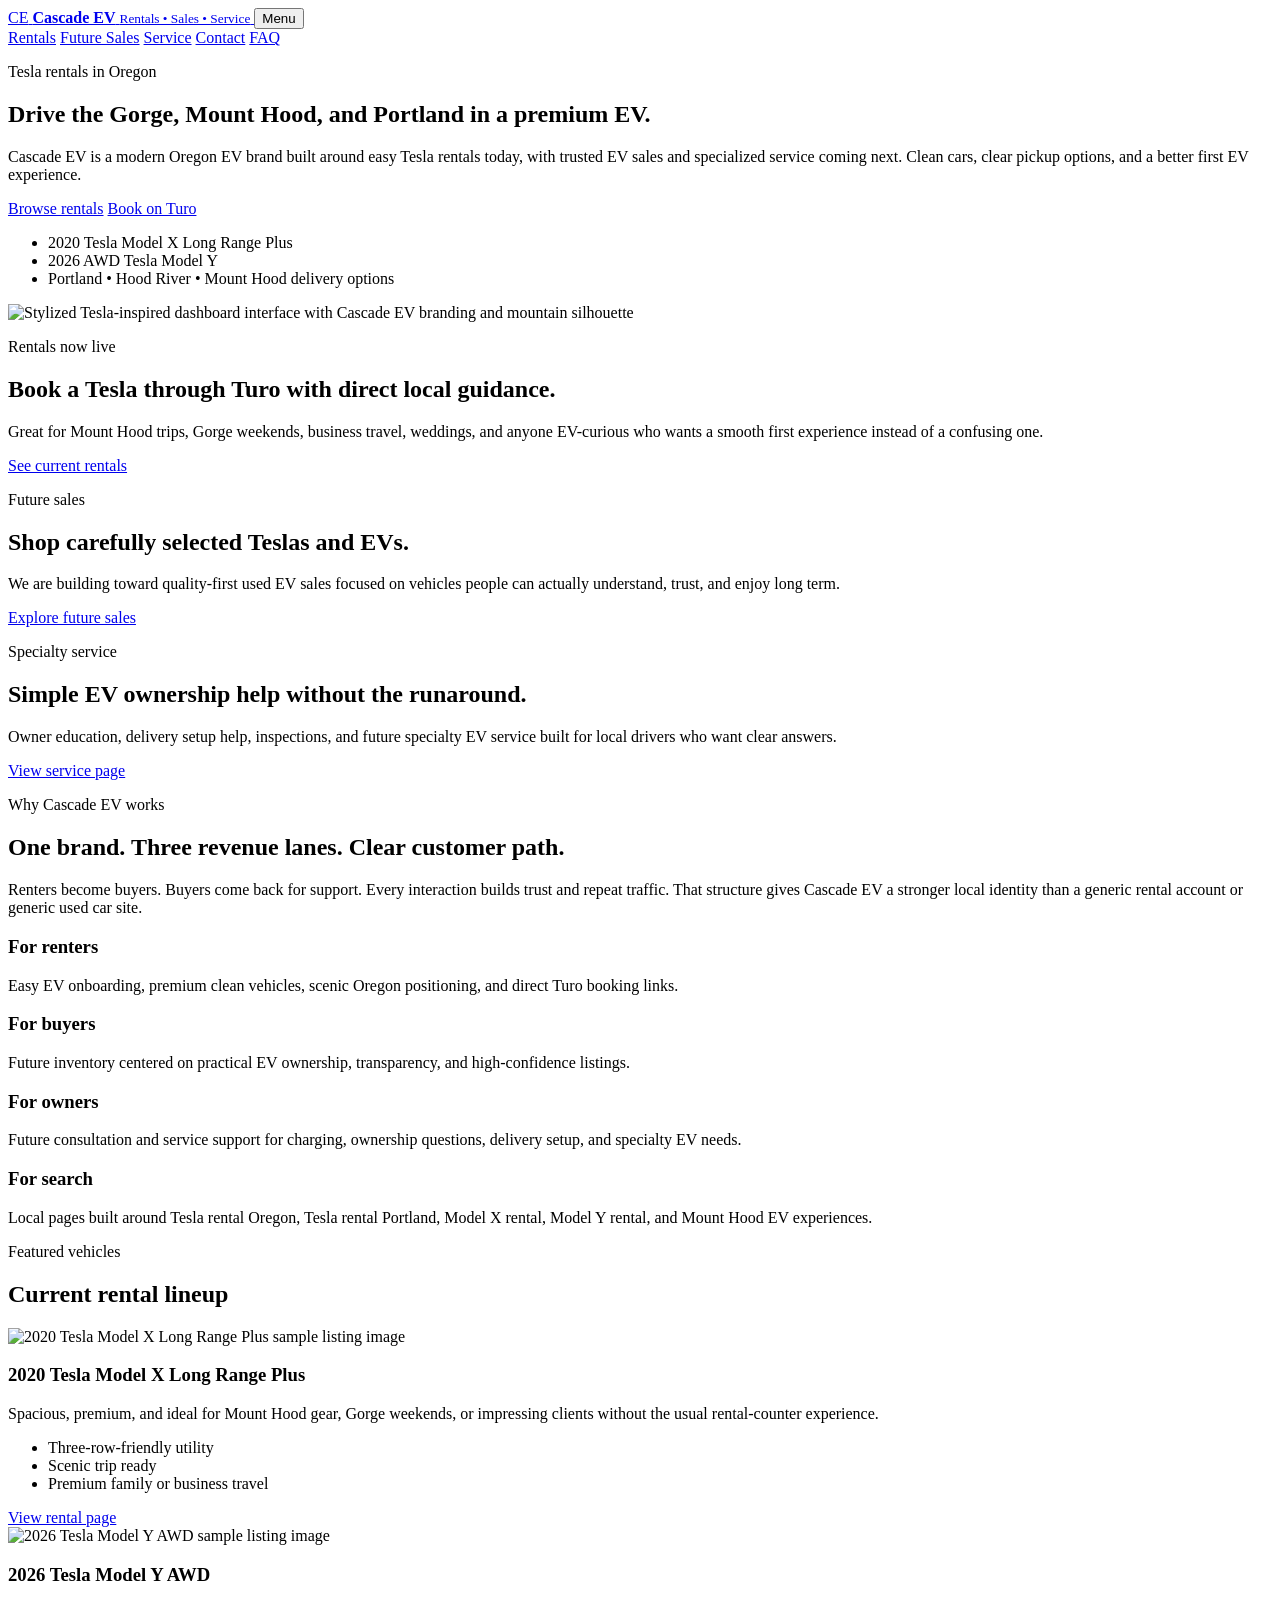
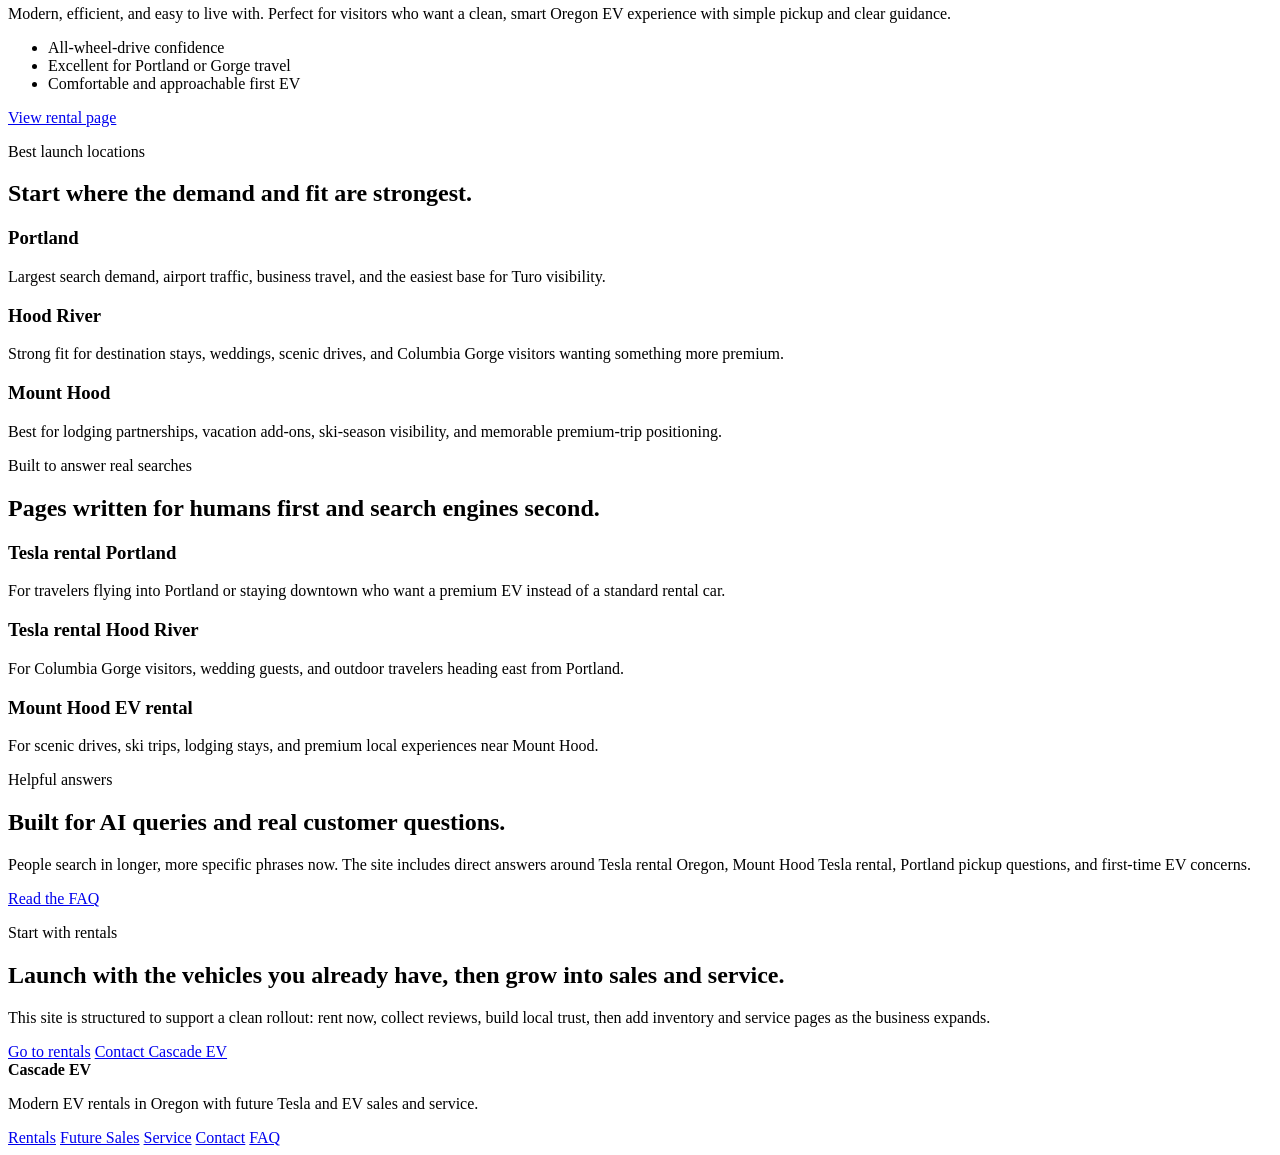
==== index.html @ 01aab0d4 "Initial Site Upload Base files pre edit." ====
<!DOCTYPE html>
<html lang="en">
<head>
  <meta charset="UTF-8">
  <meta name="viewport" content="width=device-width, initial-scale=1.0">
  <title>Cascade EV | Tesla Rentals, EV Sales, and EV Service in Oregon</title>
  <meta name="description" content="Cascade EV offers Tesla rentals in Oregon with future EV sales and EV service. Rent a 2020 Tesla Model X Long Range Plus or 2026 AWD Tesla Model Y and explore Portland, Hood River, and Mount Hood in an EV.">
  <meta name="keywords" content="Tesla rental Oregon, Tesla rental Portland, Tesla rental Hood River, Model X rental, Model Y rental, EV rental Oregon, used Tesla sales Oregon, EV service Oregon, Turo Tesla rental">
  <meta name="robots" content="index,follow">
  <link rel="canonical" href="https://cascadeev.com/">
  <meta property="og:title" content="Cascade EV | Tesla Rentals, EV Sales, and EV Service in Oregon">
  <meta property="og:description" content="Clean, modern EV rentals with future sales and service under one trusted Oregon-focused brand.">
  <meta property="og:type" content="website">
  <meta property="og:url" content="https://cascadeev.com/">
  <meta property="og:image" content="assets/images/og-home.svg">
  <meta name="twitter:card" content="summary_large_image">
  <meta name="theme-color" content="#0b0d10">
  <link rel="preload" href="assets/css/style.css" as="style">
  <link rel="stylesheet" href="assets/css/style.css">
  <script type="application/ld+json">
  {
    "@context": "https://schema.org",
    "@type": "AutoRental",
    "name": "Cascade EV",
    "url": "https://cascadeev.com/",
    "image": "https://cascadeev.com/assets/images/og-home.svg",
    "description": "Tesla and EV rentals in Oregon with future EV sales and EV service.",
    "areaServed": ["Portland, Oregon", "Hood River, Oregon", "Mount Hood, Oregon", "Columbia River Gorge"],
    "makesOffer": [
      {"@type": "Offer", "itemOffered": {"@type": "Car", "name": "2020 Tesla Model X Long Range Plus rental"}},
      {"@type": "Offer", "itemOffered": {"@type": "Car", "name": "2026 Tesla Model Y AWD rental"}}
    ],
    "sameAs": ["https://turo.com/"]
  }
  </script>
</head>
<body>
  <div class="site-shell">
    <header class="site-header glass">
      <a class="brand" href="index.html" aria-label="Cascade EV home">
        <span class="brand-mark">CE</span>
        <span class="brand-text">
          <strong>Cascade EV</strong>
          <small>Rentals • Sales • Service</small>
        </span>
      </a>
      <button class="nav-toggle" aria-expanded="false" aria-controls="primary-nav">Menu</button>
      <nav id="primary-nav" class="site-nav">
        <a href="rentals/index.html">Rentals</a>
        <a href="sales/index.html">Future Sales</a>
        <a href="service/index.html">Service</a>
        <a href="contact/index.html">Contact</a>
        <a href="faq/index.html">FAQ</a>
      </nav>
    </header>

    <main>
      <section class="hero panel-grid">
        <div class="hero-copy glass panel-lg">
          <p class="eyebrow">Tesla rentals in Oregon</p>
          <h1>Drive the Gorge, Mount Hood, and Portland in a premium EV.</h1>
          <p class="lead">Cascade EV is a modern Oregon EV brand built around easy Tesla rentals today, with trusted EV sales and specialized service coming next. Clean cars, clear pickup options, and a better first EV experience.</p>
          <div class="button-row">
            <a class="btn btn-primary" href="rentals/index.html">Browse rentals</a>
            <a class="btn btn-secondary" href="https://turo.com/" target="_blank" rel="noopener noreferrer">Book on Turo</a>
          </div>
          <ul class="mini-points">
            <li>2020 Tesla Model X Long Range Plus</li>
            <li>2026 AWD Tesla Model Y</li>
            <li>Portland • Hood River • Mount Hood delivery options</li>
          </ul>
        </div>
        <div class="hero-visual glass panel-lg">
          <img src="assets/images/hero-dashboard.svg" alt="Stylized Tesla-inspired dashboard interface with Cascade EV branding and mountain silhouette">
        </div>
      </section>

      <section class="section intro-cards">
        <article class="glass card">
          <p class="eyebrow">Rentals now live</p>
          <h2>Book a Tesla through Turo with direct local guidance.</h2>
          <p>Great for Mount Hood trips, Gorge weekends, business travel, weddings, and anyone EV-curious who wants a smooth first experience instead of a confusing one.</p>
          <a class="text-link" href="rentals/index.html">See current rentals</a>
        </article>
        <article class="glass card">
          <p class="eyebrow">Future sales</p>
          <h2>Shop carefully selected Teslas and EVs.</h2>
          <p>We are building toward quality-first used EV sales focused on vehicles people can actually understand, trust, and enjoy long term.</p>
          <a class="text-link" href="sales/index.html">Explore future sales</a>
        </article>
        <article class="glass card">
          <p class="eyebrow">Specialty service</p>
          <h2>Simple EV ownership help without the runaround.</h2>
          <p>Owner education, delivery setup help, inspections, and future specialty EV service built for local drivers who want clear answers.</p>
          <a class="text-link" href="service/index.html">View service page</a>
        </article>
      </section>

      <section class="section split-section">
        <div class="glass panel-lg">
          <p class="eyebrow">Why Cascade EV works</p>
          <h2>One brand. Three revenue lanes. Clear customer path.</h2>
          <p>Renters become buyers. Buyers come back for support. Every interaction builds trust and repeat traffic. That structure gives Cascade EV a stronger local identity than a generic rental account or generic used car site.</p>
          <div class="feature-list two-col">
            <div>
              <h3>For renters</h3>
              <p>Easy EV onboarding, premium clean vehicles, scenic Oregon positioning, and direct Turo booking links.</p>
            </div>
            <div>
              <h3>For buyers</h3>
              <p>Future inventory centered on practical EV ownership, transparency, and high-confidence listings.</p>
            </div>
            <div>
              <h3>For owners</h3>
              <p>Future consultation and service support for charging, ownership questions, delivery setup, and specialty EV needs.</p>
            </div>
            <div>
              <h3>For search</h3>
              <p>Local pages built around Tesla rental Oregon, Tesla rental Portland, Model X rental, Model Y rental, and Mount Hood EV experiences.</p>
            </div>
          </div>
        </div>
      </section>

      <section class="section listing-preview">
        <div class="section-heading">
          <p class="eyebrow">Featured vehicles</p>
          <h2>Current rental lineup</h2>
        </div>
        <div class="cards two-up">
          <article class="glass vehicle-card">
            <img src="assets/images/listings/model-x-2020.svg" alt="2020 Tesla Model X Long Range Plus sample listing image">
            <div class="vehicle-copy">
              <h3>2020 Tesla Model X Long Range Plus</h3>
              <p>Spacious, premium, and ideal for Mount Hood gear, Gorge weekends, or impressing clients without the usual rental-counter experience.</p>
              <ul>
                <li>Three-row-friendly utility</li>
                <li>Scenic trip ready</li>
                <li>Premium family or business travel</li>
              </ul>
              <a class="btn btn-primary" href="rentals/index.html#model-x">View rental page</a>
            </div>
          </article>
          <article class="glass vehicle-card">
            <img src="assets/images/listings/model-y-2026.svg" alt="2026 Tesla Model Y AWD sample listing image">
            <div class="vehicle-copy">
              <h3>2026 Tesla Model Y AWD</h3>
              <p>Modern, efficient, and easy to live with. Perfect for visitors who want a clean, smart Oregon EV experience with simple pickup and clear guidance.</p>
              <ul>
                <li>All-wheel-drive confidence</li>
                <li>Excellent for Portland or Gorge travel</li>
                <li>Comfortable and approachable first EV</li>
              </ul>
              <a class="btn btn-primary" href="rentals/index.html#model-y">View rental page</a>
            </div>
          </article>
        </div>
      </section>


      <section class="section glass panel-lg">
        <p class="eyebrow">Best launch locations</p>
        <h2>Start where the demand and fit are strongest.</h2>
        <div class="feature-list three-col compact">
          <div>
            <h3>Portland</h3>
            <p>Largest search demand, airport traffic, business travel, and the easiest base for Turo visibility.</p>
          </div>
          <div>
            <h3>Hood River</h3>
            <p>Strong fit for destination stays, weddings, scenic drives, and Columbia Gorge visitors wanting something more premium.</p>
          </div>
          <div>
            <h3>Mount Hood</h3>
            <p>Best for lodging partnerships, vacation add-ons, ski-season visibility, and memorable premium-trip positioning.</p>
          </div>
        </div>
      </section>

      <section class="section seo-section">
        <div class="glass panel-lg">
          <p class="eyebrow">Built to answer real searches</p>
          <h2>Pages written for humans first and search engines second.</h2>
          <div class="feature-list three-col compact">
            <div>
              <h3>Tesla rental Portland</h3>
              <p>For travelers flying into Portland or staying downtown who want a premium EV instead of a standard rental car.</p>
            </div>
            <div>
              <h3>Tesla rental Hood River</h3>
              <p>For Columbia Gorge visitors, wedding guests, and outdoor travelers heading east from Portland.</p>
            </div>
            <div>
              <h3>Mount Hood EV rental</h3>
              <p>For scenic drives, ski trips, lodging stays, and premium local experiences near Mount Hood.</p>
            </div>
          </div>
        </div>
      </section>


      <section class="section glass panel-lg">
        <p class="eyebrow">Helpful answers</p>
        <h2>Built for AI queries and real customer questions.</h2>
        <p>People search in longer, more specific phrases now. The site includes direct answers around Tesla rental Oregon, Mount Hood Tesla rental, Portland pickup questions, and first-time EV concerns.</p>
        <a class="btn btn-secondary" href="faq/index.html">Read the FAQ</a>
      </section>

      <section class="section cta-band glass">
        <div>
          <p class="eyebrow">Start with rentals</p>
          <h2>Launch with the vehicles you already have, then grow into sales and service.</h2>
          <p>This site is structured to support a clean rollout: rent now, collect reviews, build local trust, then add inventory and service pages as the business expands.</p>
        </div>
        <div class="button-row">
          <a class="btn btn-primary" href="rentals/index.html">Go to rentals</a>
          <a class="btn btn-secondary" href="contact/index.html">Contact Cascade EV</a>
        </div>
      </section>
    </main>

    <footer class="site-footer">
      <div>
        <strong>Cascade EV</strong>
        <p>Modern EV rentals in Oregon with future Tesla and EV sales and service.</p>
      </div>
      <nav>
        <a href="rentals/index.html">Rentals</a>
        <a href="sales/index.html">Future Sales</a>
        <a href="service/index.html">Service</a>
        <a href="contact/index.html">Contact</a>
        <a href="faq/index.html">FAQ</a>
      </nav>
    </footer>
  </div>
  <script src="assets/js/app.js"></script>
</body>
</html>
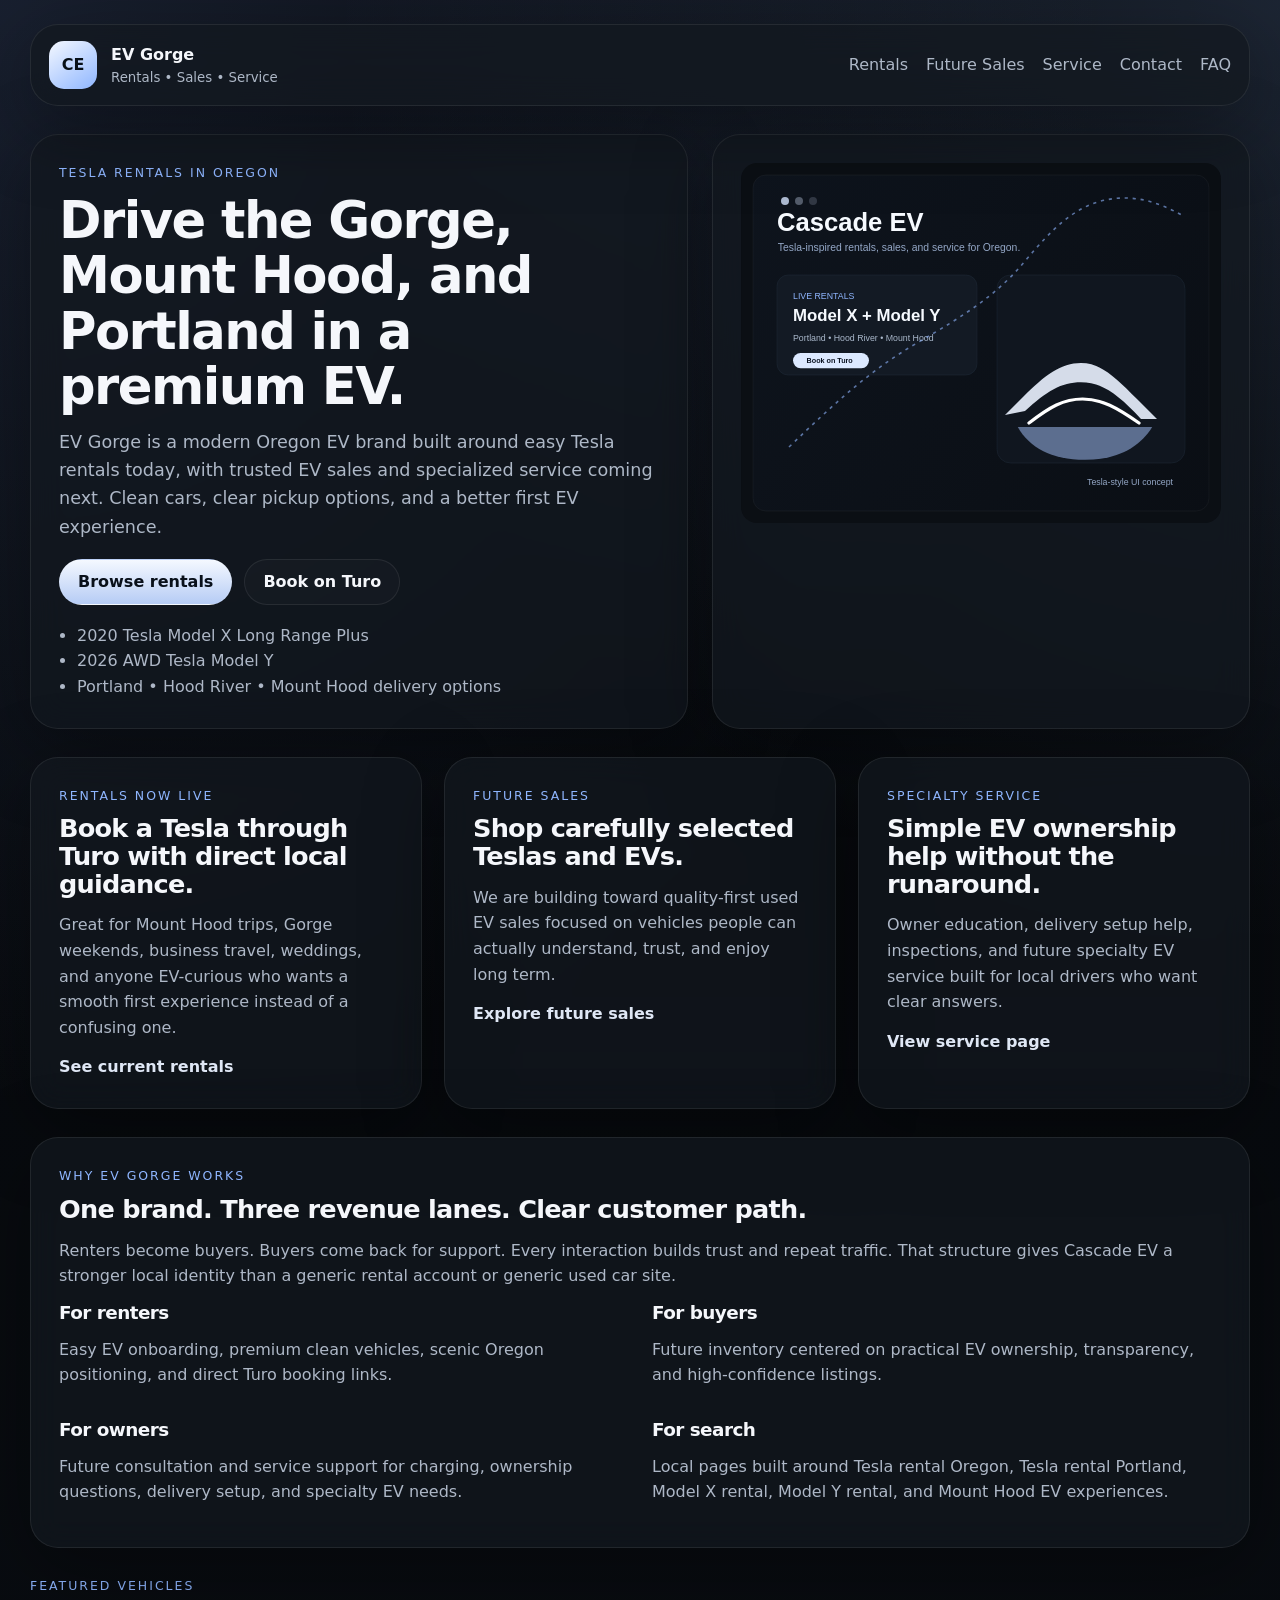
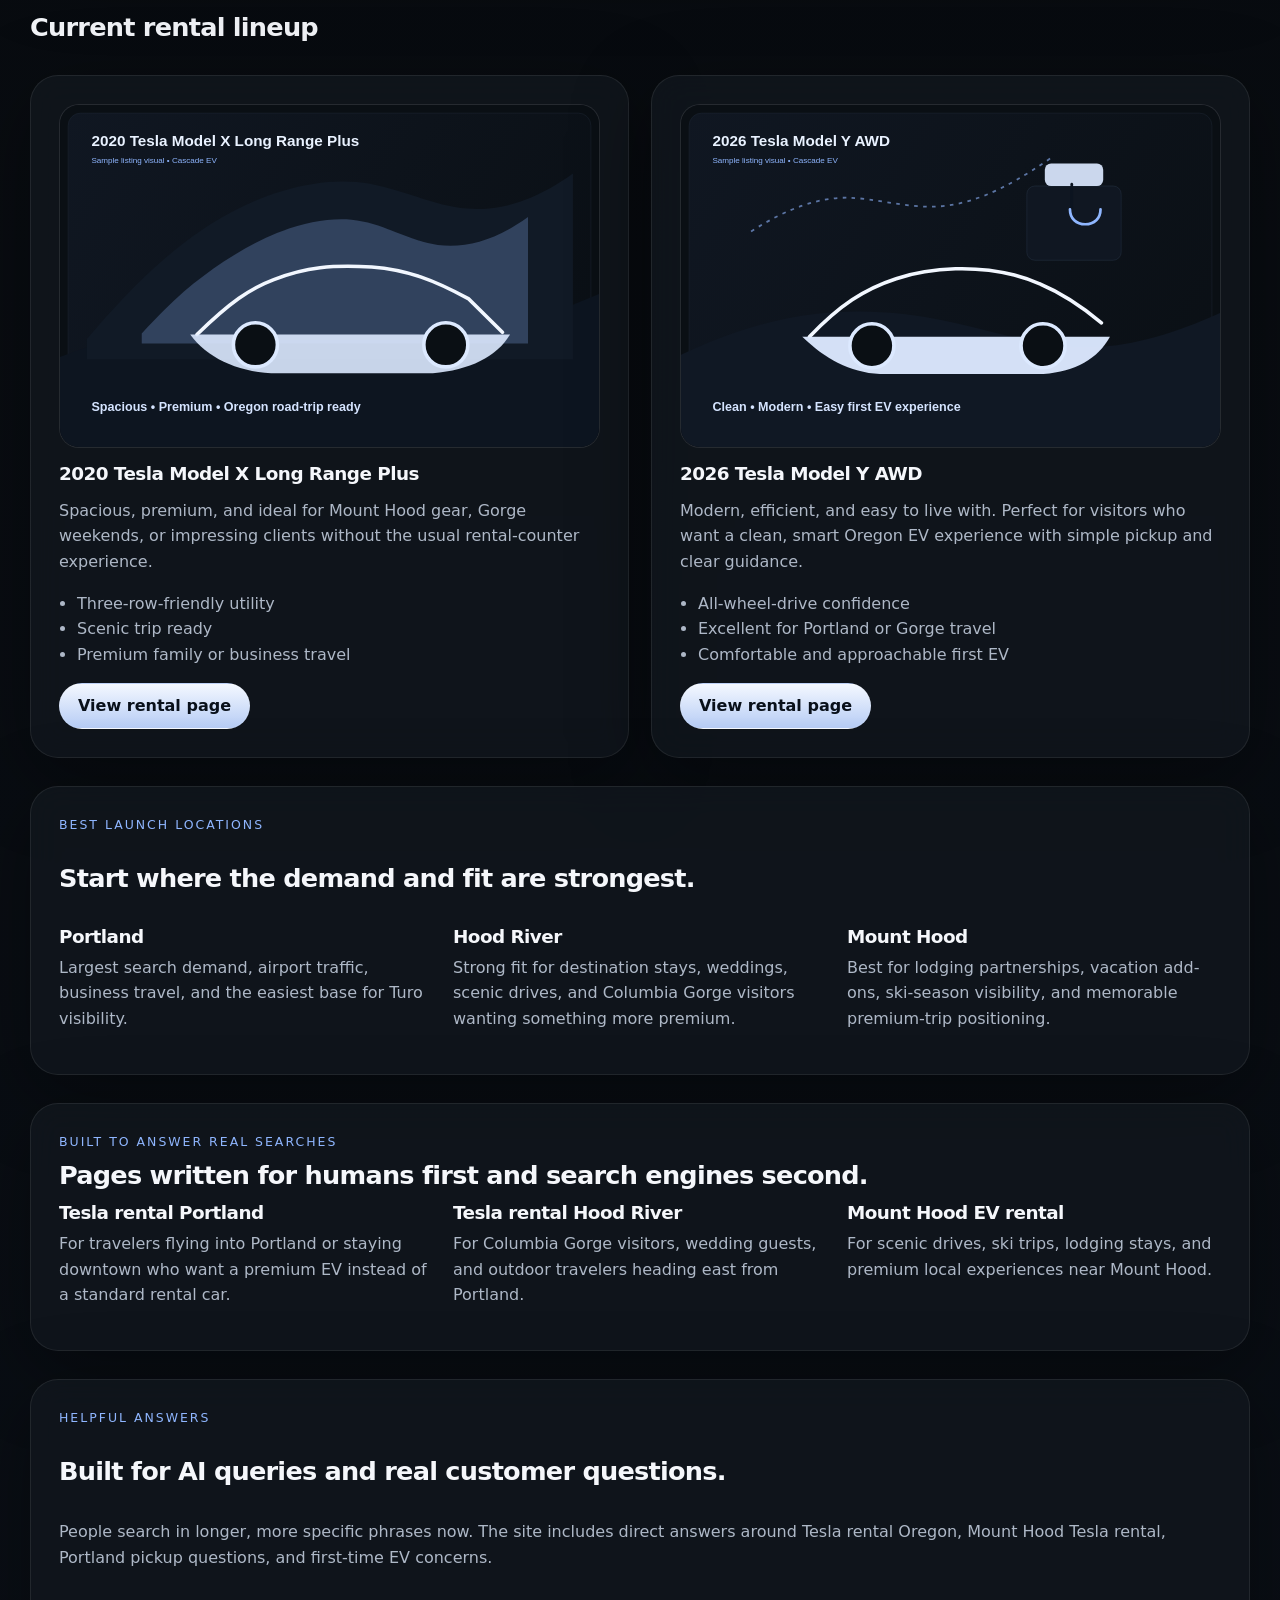
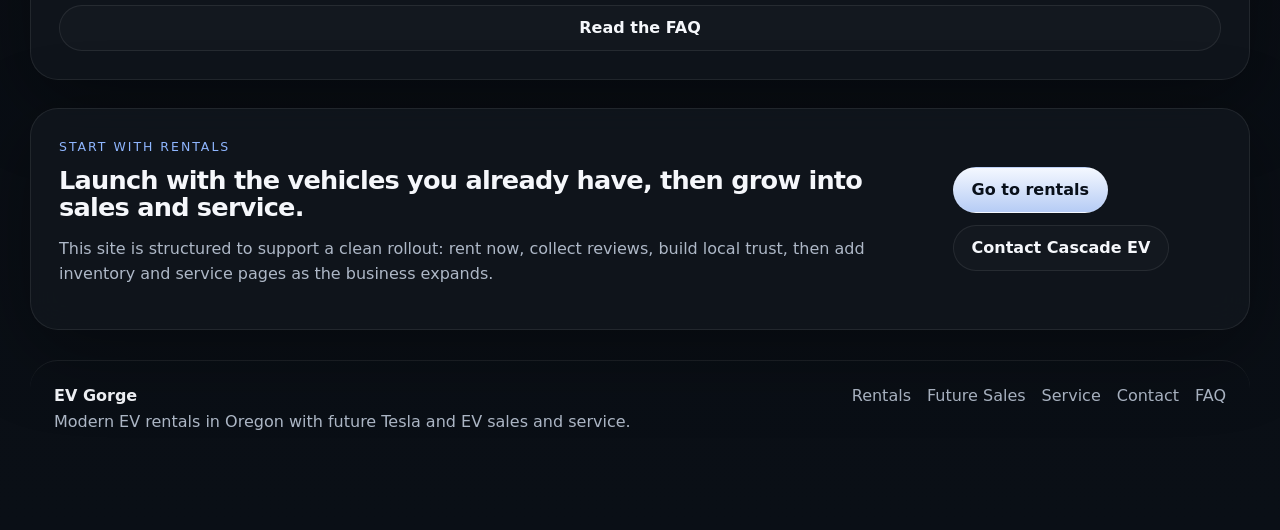
==== commit d1633505: "Update brand name from Cascade EV to EV Gorge" ====
--- a/index.html
+++ b/index.html
@@ -3,15 +3,15 @@
 <head>
   <meta charset="UTF-8">
   <meta name="viewport" content="width=device-width, initial-scale=1.0">
-  <title>Cascade EV | Tesla Rentals, EV Sales, and EV Service in Oregon</title>
-  <meta name="description" content="Cascade EV offers Tesla rentals in Oregon with future EV sales and EV service. Rent a 2020 Tesla Model X Long Range Plus or 2026 AWD Tesla Model Y and explore Portland, Hood River, and Mount Hood in an EV.">
+  <title>EV Gorge | Tesla Rentals, EV Sales, and EV Service in Oregon</title>
+  <meta name="description" content="EV Gorge offers Tesla rentals in Oregon with future EV sales and EV service. Rent a 2020 Tesla Model X Long Range Plus or 2026 AWD Tesla Model Y and explore Portland, Hood River, and Mount Hood in an EV.">
   <meta name="keywords" content="Tesla rental Oregon, Tesla rental Portland, Tesla rental Hood River, Model X rental, Model Y rental, EV rental Oregon, used Tesla sales Oregon, EV service Oregon, Turo Tesla rental">
   <meta name="robots" content="index,follow">
-  <link rel="canonical" href="https://cascadeev.com/">
-  <meta property="og:title" content="Cascade EV | Tesla Rentals, EV Sales, and EV Service in Oregon">
+  <link rel="canonical" href="https://evgorge.com/">
+  <meta property="og:title" content="EV Gorge | Tesla Rentals, EV Sales, and EV Service in Oregon">
   <meta property="og:description" content="Clean, modern EV rentals with future sales and service under one trusted Oregon-focused brand.">
   <meta property="og:type" content="website">
-  <meta property="og:url" content="https://cascadeev.com/">
+  <meta property="og:url" content="https://evgorge.com/">
   <meta property="og:image" content="assets/images/og-home.svg">
   <meta name="twitter:card" content="summary_large_image">
   <meta name="theme-color" content="#0b0d10">
@@ -21,9 +21,9 @@
   {
     "@context": "https://schema.org",
     "@type": "AutoRental",
-    "name": "Cascade EV",
-    "url": "https://cascadeev.com/",
-    "image": "https://cascadeev.com/assets/images/og-home.svg",
+    "name": "EV Gorge",
+    "url": "https://evgorge.com/",
+    "image": "https://evgorge.com/assets/images/og-home.svg",
     "description": "Tesla and EV rentals in Oregon with future EV sales and EV service.",
     "areaServed": ["Portland, Oregon", "Hood River, Oregon", "Mount Hood, Oregon", "Columbia River Gorge"],
     "makesOffer": [
@@ -40,7 +40,7 @@
       <a class="brand" href="index.html" aria-label="Cascade EV home">
         <span class="brand-mark">CE</span>
         <span class="brand-text">
-          <strong>Cascade EV</strong>
+          <strong>EV Gorge</strong>
           <small>Rentals • Sales • Service</small>
         </span>
       </a>
@@ -59,7 +59,7 @@
         <div class="hero-copy glass panel-lg">
           <p class="eyebrow">Tesla rentals in Oregon</p>
           <h1>Drive the Gorge, Mount Hood, and Portland in a premium EV.</h1>
-          <p class="lead">Cascade EV is a modern Oregon EV brand built around easy Tesla rentals today, with trusted EV sales and specialized service coming next. Clean cars, clear pickup options, and a better first EV experience.</p>
+          <p class="lead">EV Gorge is a modern Oregon EV brand built around easy Tesla rentals today, with trusted EV sales and specialized service coming next. Clean cars, clear pickup options, and a better first EV experience.</p>
           <div class="button-row">
             <a class="btn btn-primary" href="rentals/index.html">Browse rentals</a>
             <a class="btn btn-secondary" href="https://turo.com/" target="_blank" rel="noopener noreferrer">Book on Turo</a>
@@ -98,7 +98,7 @@
 
       <section class="section split-section">
         <div class="glass panel-lg">
-          <p class="eyebrow">Why Cascade EV works</p>
+          <p class="eyebrow">Why EV Gorge works</p>
           <h2>One brand. Three revenue lanes. Clear customer path.</h2>
           <p>Renters become buyers. Buyers come back for support. Every interaction builds trust and repeat traffic. That structure gives Cascade EV a stronger local identity than a generic rental account or generic used car site.</p>
           <div class="feature-list two-col">
@@ -221,7 +221,7 @@
 
     <footer class="site-footer">
       <div>
-        <strong>Cascade EV</strong>
+        <strong>EV Gorge</strong>
         <p>Modern EV rentals in Oregon with future Tesla and EV sales and service.</p>
       </div>
       <nav>
--- a/assets/css/style.css
+++ b/assets/css/style.css
@@ -0,0 +1,136 @@
+:root {
+  --bg: #07090c;
+  --bg-soft: #10151c;
+  --panel: rgba(19, 24, 31, 0.72);
+  --line: rgba(255, 255, 255, 0.08);
+  --text: #f5f7fb;
+  --muted: #aeb8c7;
+  --accent: #dfe7f5;
+  --accent-2: #8fb6ff;
+  --success: #9df6c8;
+  --shadow: 0 20px 80px rgba(0, 0, 0, 0.35);
+  --radius: 28px;
+  --max: 1220px;
+}
+
+* { box-sizing: border-box; }
+html { scroll-behavior: smooth; }
+body {
+  margin: 0;
+  color: var(--text);
+  background:
+    radial-gradient(circle at top left, rgba(79, 103, 158, 0.24), transparent 28%),
+    radial-gradient(circle at top right, rgba(139, 182, 255, 0.16), transparent 24%),
+    linear-gradient(180deg, #07090c 0%, #0a0f16 100%);
+  font: 16px/1.6 Inter, ui-sans-serif, system-ui, -apple-system, BlinkMacSystemFont, "Segoe UI", sans-serif;
+}
+img { max-width: 100%; display: block; }
+a { color: inherit; text-decoration: none; }
+.site-shell { width: min(calc(100% - 32px), var(--max)); margin: 0 auto; padding: 24px 0 60px; }
+.glass {
+  background: var(--panel);
+  border: 1px solid var(--line);
+  backdrop-filter: blur(16px);
+  box-shadow: var(--shadow);
+}
+.site-header, .site-footer, .card, .panel-lg, .vehicle-card, .rental-detail, .cta-band {
+  border-radius: var(--radius);
+}
+.site-header {
+  display: flex;
+  align-items: center;
+  justify-content: space-between;
+  gap: 24px;
+  padding: 16px 18px;
+  position: sticky;
+  top: 12px;
+  z-index: 10;
+}
+.brand { display: flex; align-items: center; gap: 14px; }
+.brand-mark {
+  width: 48px; height: 48px; border-radius: 15px;
+  display: grid; place-items: center; color: #081018; font-weight: 800;
+  background: linear-gradient(145deg, #f4f8ff, #8fb6ff);
+}
+.brand-text strong { display: block; font-size: 1rem; }
+.brand-text small { color: var(--muted); display: block; }
+.site-nav { display: flex; gap: 18px; align-items: center; }
+.site-nav a { color: var(--muted); }
+.site-nav a:hover, .site-nav a:focus-visible { color: var(--text); }
+.nav-toggle {
+  display: none; background: transparent; color: var(--text); border: 1px solid var(--line);
+  border-radius: 999px; padding: 10px 14px;
+}
+main { display: grid; gap: 28px; margin-top: 28px; }
+.section { display: grid; gap: 20px; }
+.hero, .panel-grid { display: grid; grid-template-columns: 1.1fr 0.9fr; gap: 24px; }
+.hero-copy, .hero-visual, .panel-lg, .card, .vehicle-card, .rental-detail, .cta-band { padding: 28px; }
+.page-hero.narrow { max-width: 900px; }
+.eyebrow {
+  letter-spacing: 0.16em; text-transform: uppercase; color: var(--accent-2);
+  font-size: 0.78rem; margin: 0 0 10px;
+}
+h1, h2, h3 { line-height: 1.08; margin: 0 0 14px; letter-spacing: -0.03em; }
+h1 { font-size: clamp(2.4rem, 4vw, 4.4rem); }
+h2 { font-size: clamp(1.6rem, 2vw, 2.5rem); }
+h3 { font-size: 1.15rem; }
+p { margin: 0 0 14px; color: var(--muted); }
+.lead { font-size: 1.1rem; max-width: 60ch; }
+.button-row { display: flex; flex-wrap: wrap; gap: 12px; margin: 18px 0 18px; }
+.btn {
+  display: inline-flex; align-items: center; justify-content: center; min-height: 46px;
+  padding: 0 18px; border-radius: 999px; font-weight: 600; transition: 0.2s ease;
+  border: 1px solid var(--line);
+}
+.btn:hover, .btn:focus-visible { transform: translateY(-1px); }
+.btn-primary { background: linear-gradient(180deg, #f4f8ff, #b6ccf5); color: #09101a; }
+.btn-secondary { background: rgba(255,255,255,0.02); color: var(--text); }
+.text-link { color: var(--accent); font-weight: 600; }
+.mini-points, .check-list { padding-left: 18px; margin: 10px 0 0; color: var(--muted); }
+.cards.two-up { display: grid; grid-template-columns: repeat(2, minmax(0, 1fr)); gap: 22px; }
+.cards.three-up, .feature-list.three-col { display: grid; grid-template-columns: repeat(3, minmax(0, 1fr)); gap: 20px; }
+.intro-cards { display: grid; grid-template-columns: repeat(3, minmax(0, 1fr)); gap: 22px; }
+.feature-list.two-col { display: grid; grid-template-columns: repeat(2, minmax(0, 1fr)); gap: 18px 24px; }
+.feature-list.compact h3 { margin-bottom: 8px; }
+.vehicle-card { display: grid; gap: 16px; align-content: start; }
+.vehicle-card img, .rental-image-wrap img { border-radius: 20px; border: 1px solid var(--line); background: rgba(255,255,255,0.02); }
+.vehicle-copy ul { padding-left: 18px; color: var(--muted); }
+.section-heading { display: grid; gap: 8px; }
+.rental-detail { display: grid; grid-template-columns: 1fr 1fr; gap: 24px; align-items: center; }
+.spec-grid { display: grid; grid-template-columns: repeat(2, minmax(0, 1fr)); gap: 14px; margin: 18px 0; }
+.spec-grid div {
+  padding: 14px; border-radius: 18px; border: 1px solid var(--line); background: rgba(255,255,255,0.02);
+}
+.spec-grid strong { display: block; margin-bottom: 6px; }
+.spec-grid span { color: var(--muted); font-size: 0.95rem; }
+.listing-note { color: #92a0b8; font-size: 0.93rem; }
+.cta-band { display: flex; align-items: center; justify-content: space-between; gap: 24px; }
+.contact-grid { display: grid; grid-template-columns: 1fr 1fr; gap: 24px; }
+.site-footer {
+  display: flex; justify-content: space-between; gap: 20px; align-items: flex-start;
+  margin-top: 30px; padding: 22px 24px; border-top: 1px solid var(--line);
+}
+.site-footer nav { display: flex; flex-wrap: wrap; gap: 16px; color: var(--muted); }
+.stack-gap { gap: 24px; }
+
+@media (max-width: 980px) {
+  .hero, .panel-grid, .intro-cards, .cards.two-up, .cards.three-up, .feature-list.two-col, .feature-list.three-col, .rental-detail, .contact-grid, .cta-band {
+    grid-template-columns: 1fr;
+    display: grid;
+  }
+  .cta-band { align-items: flex-start; }
+}
+
+@media (max-width: 760px) {
+  .site-shell { width: min(calc(100% - 20px), var(--max)); }
+  .site-header { align-items: flex-start; flex-wrap: wrap; }
+  .nav-toggle { display: inline-flex; }
+  .site-nav {
+    width: 100%; display: none; flex-direction: column; align-items: flex-start; padding-top: 6px;
+  }
+  .site-nav.open { display: flex; }
+  .hero-copy, .hero-visual, .panel-lg, .card, .vehicle-card, .rental-detail, .cta-band { padding: 22px; }
+  .spec-grid { grid-template-columns: 1fr; }
+  h1 { font-size: clamp(2rem, 10vw, 3rem); }
+  .site-footer { flex-direction: column; }
+}
--- a/assets/css/style.css
+++ b/assets/css/style.css
@@ -0,0 +1,136 @@
+:root {
+  --bg: #07090c;
+  --bg-soft: #10151c;
+  --panel: rgba(19, 24, 31, 0.72);
+  --line: rgba(255, 255, 255, 0.08);
+  --text: #f5f7fb;
+  --muted: #aeb8c7;
+  --accent: #dfe7f5;
+  --accent-2: #8fb6ff;
+  --success: #9df6c8;
+  --shadow: 0 20px 80px rgba(0, 0, 0, 0.35);
+  --radius: 28px;
+  --max: 1220px;
+}
+
+* { box-sizing: border-box; }
+html { scroll-behavior: smooth; }
+body {
+  margin: 0;
+  color: var(--text);
+  background:
+    radial-gradient(circle at top left, rgba(79, 103, 158, 0.24), transparent 28%),
+    radial-gradient(circle at top right, rgba(139, 182, 255, 0.16), transparent 24%),
+    linear-gradient(180deg, #07090c 0%, #0a0f16 100%);
+  font: 16px/1.6 Inter, ui-sans-serif, system-ui, -apple-system, BlinkMacSystemFont, "Segoe UI", sans-serif;
+}
+img { max-width: 100%; display: block; }
+a { color: inherit; text-decoration: none; }
+.site-shell { width: min(calc(100% - 32px), var(--max)); margin: 0 auto; padding: 24px 0 60px; }
+.glass {
+  background: var(--panel);
+  border: 1px solid var(--line);
+  backdrop-filter: blur(16px);
+  box-shadow: var(--shadow);
+}
+.site-header, .site-footer, .card, .panel-lg, .vehicle-card, .rental-detail, .cta-band {
+  border-radius: var(--radius);
+}
+.site-header {
+  display: flex;
+  align-items: center;
+  justify-content: space-between;
+  gap: 24px;
+  padding: 16px 18px;
+  position: sticky;
+  top: 12px;
+  z-index: 10;
+}
+.brand { display: flex; align-items: center; gap: 14px; }
+.brand-mark {
+  width: 48px; height: 48px; border-radius: 15px;
+  display: grid; place-items: center; color: #081018; font-weight: 800;
+  background: linear-gradient(145deg, #f4f8ff, #8fb6ff);
+}
+.brand-text strong { display: block; font-size: 1rem; }
+.brand-text small { color: var(--muted); display: block; }
+.site-nav { display: flex; gap: 18px; align-items: center; }
+.site-nav a { color: var(--muted); }
+.site-nav a:hover, .site-nav a:focus-visible { color: var(--text); }
+.nav-toggle {
+  display: none; background: transparent; color: var(--text); border: 1px solid var(--line);
+  border-radius: 999px; padding: 10px 14px;
+}
+main { display: grid; gap: 28px; margin-top: 28px; }
+.section { display: grid; gap: 20px; }
+.hero, .panel-grid { display: grid; grid-template-columns: 1.1fr 0.9fr; gap: 24px; }
+.hero-copy, .hero-visual, .panel-lg, .card, .vehicle-card, .rental-detail, .cta-band { padding: 28px; }
+.page-hero.narrow { max-width: 900px; }
+.eyebrow {
+  letter-spacing: 0.16em; text-transform: uppercase; color: var(--accent-2);
+  font-size: 0.78rem; margin: 0 0 10px;
+}
+h1, h2, h3 { line-height: 1.08; margin: 0 0 14px; letter-spacing: -0.03em; }
+h1 { font-size: clamp(2.4rem, 4vw, 4.4rem); }
+h2 { font-size: clamp(1.6rem, 2vw, 2.5rem); }
+h3 { font-size: 1.15rem; }
+p { margin: 0 0 14px; color: var(--muted); }
+.lead { font-size: 1.1rem; max-width: 60ch; }
+.button-row { display: flex; flex-wrap: wrap; gap: 12px; margin: 18px 0 18px; }
+.btn {
+  display: inline-flex; align-items: center; justify-content: center; min-height: 46px;
+  padding: 0 18px; border-radius: 999px; font-weight: 600; transition: 0.2s ease;
+  border: 1px solid var(--line);
+}
+.btn:hover, .btn:focus-visible { transform: translateY(-1px); }
+.btn-primary { background: linear-gradient(180deg, #f4f8ff, #b6ccf5); color: #09101a; }
+.btn-secondary { background: rgba(255,255,255,0.02); color: var(--text); }
+.text-link { color: var(--accent); font-weight: 600; }
+.mini-points, .check-list { padding-left: 18px; margin: 10px 0 0; color: var(--muted); }
+.cards.two-up { display: grid; grid-template-columns: repeat(2, minmax(0, 1fr)); gap: 22px; }
+.cards.three-up, .feature-list.three-col { display: grid; grid-template-columns: repeat(3, minmax(0, 1fr)); gap: 20px; }
+.intro-cards { display: grid; grid-template-columns: repeat(3, minmax(0, 1fr)); gap: 22px; }
+.feature-list.two-col { display: grid; grid-template-columns: repeat(2, minmax(0, 1fr)); gap: 18px 24px; }
+.feature-list.compact h3 { margin-bottom: 8px; }
+.vehicle-card { display: grid; gap: 16px; align-content: start; }
+.vehicle-card img, .rental-image-wrap img { border-radius: 20px; border: 1px solid var(--line); background: rgba(255,255,255,0.02); }
+.vehicle-copy ul { padding-left: 18px; color: var(--muted); }
+.section-heading { display: grid; gap: 8px; }
+.rental-detail { display: grid; grid-template-columns: 1fr 1fr; gap: 24px; align-items: center; }
+.spec-grid { display: grid; grid-template-columns: repeat(2, minmax(0, 1fr)); gap: 14px; margin: 18px 0; }
+.spec-grid div {
+  padding: 14px; border-radius: 18px; border: 1px solid var(--line); background: rgba(255,255,255,0.02);
+}
+.spec-grid strong { display: block; margin-bottom: 6px; }
+.spec-grid span { color: var(--muted); font-size: 0.95rem; }
+.listing-note { color: #92a0b8; font-size: 0.93rem; }
+.cta-band { display: flex; align-items: center; justify-content: space-between; gap: 24px; }
+.contact-grid { display: grid; grid-template-columns: 1fr 1fr; gap: 24px; }
+.site-footer {
+  display: flex; justify-content: space-between; gap: 20px; align-items: flex-start;
+  margin-top: 30px; padding: 22px 24px; border-top: 1px solid var(--line);
+}
+.site-footer nav { display: flex; flex-wrap: wrap; gap: 16px; color: var(--muted); }
+.stack-gap { gap: 24px; }
+
+@media (max-width: 980px) {
+  .hero, .panel-grid, .intro-cards, .cards.two-up, .cards.three-up, .feature-list.two-col, .feature-list.three-col, .rental-detail, .contact-grid, .cta-band {
+    grid-template-columns: 1fr;
+    display: grid;
+  }
+  .cta-band { align-items: flex-start; }
+}
+
+@media (max-width: 760px) {
+  .site-shell { width: min(calc(100% - 20px), var(--max)); }
+  .site-header { align-items: flex-start; flex-wrap: wrap; }
+  .nav-toggle { display: inline-flex; }
+  .site-nav {
+    width: 100%; display: none; flex-direction: column; align-items: flex-start; padding-top: 6px;
+  }
+  .site-nav.open { display: flex; }
+  .hero-copy, .hero-visual, .panel-lg, .card, .vehicle-card, .rental-detail, .cta-band { padding: 22px; }
+  .spec-grid { grid-template-columns: 1fr; }
+  h1 { font-size: clamp(2rem, 10vw, 3rem); }
+  .site-footer { flex-direction: column; }
+}
